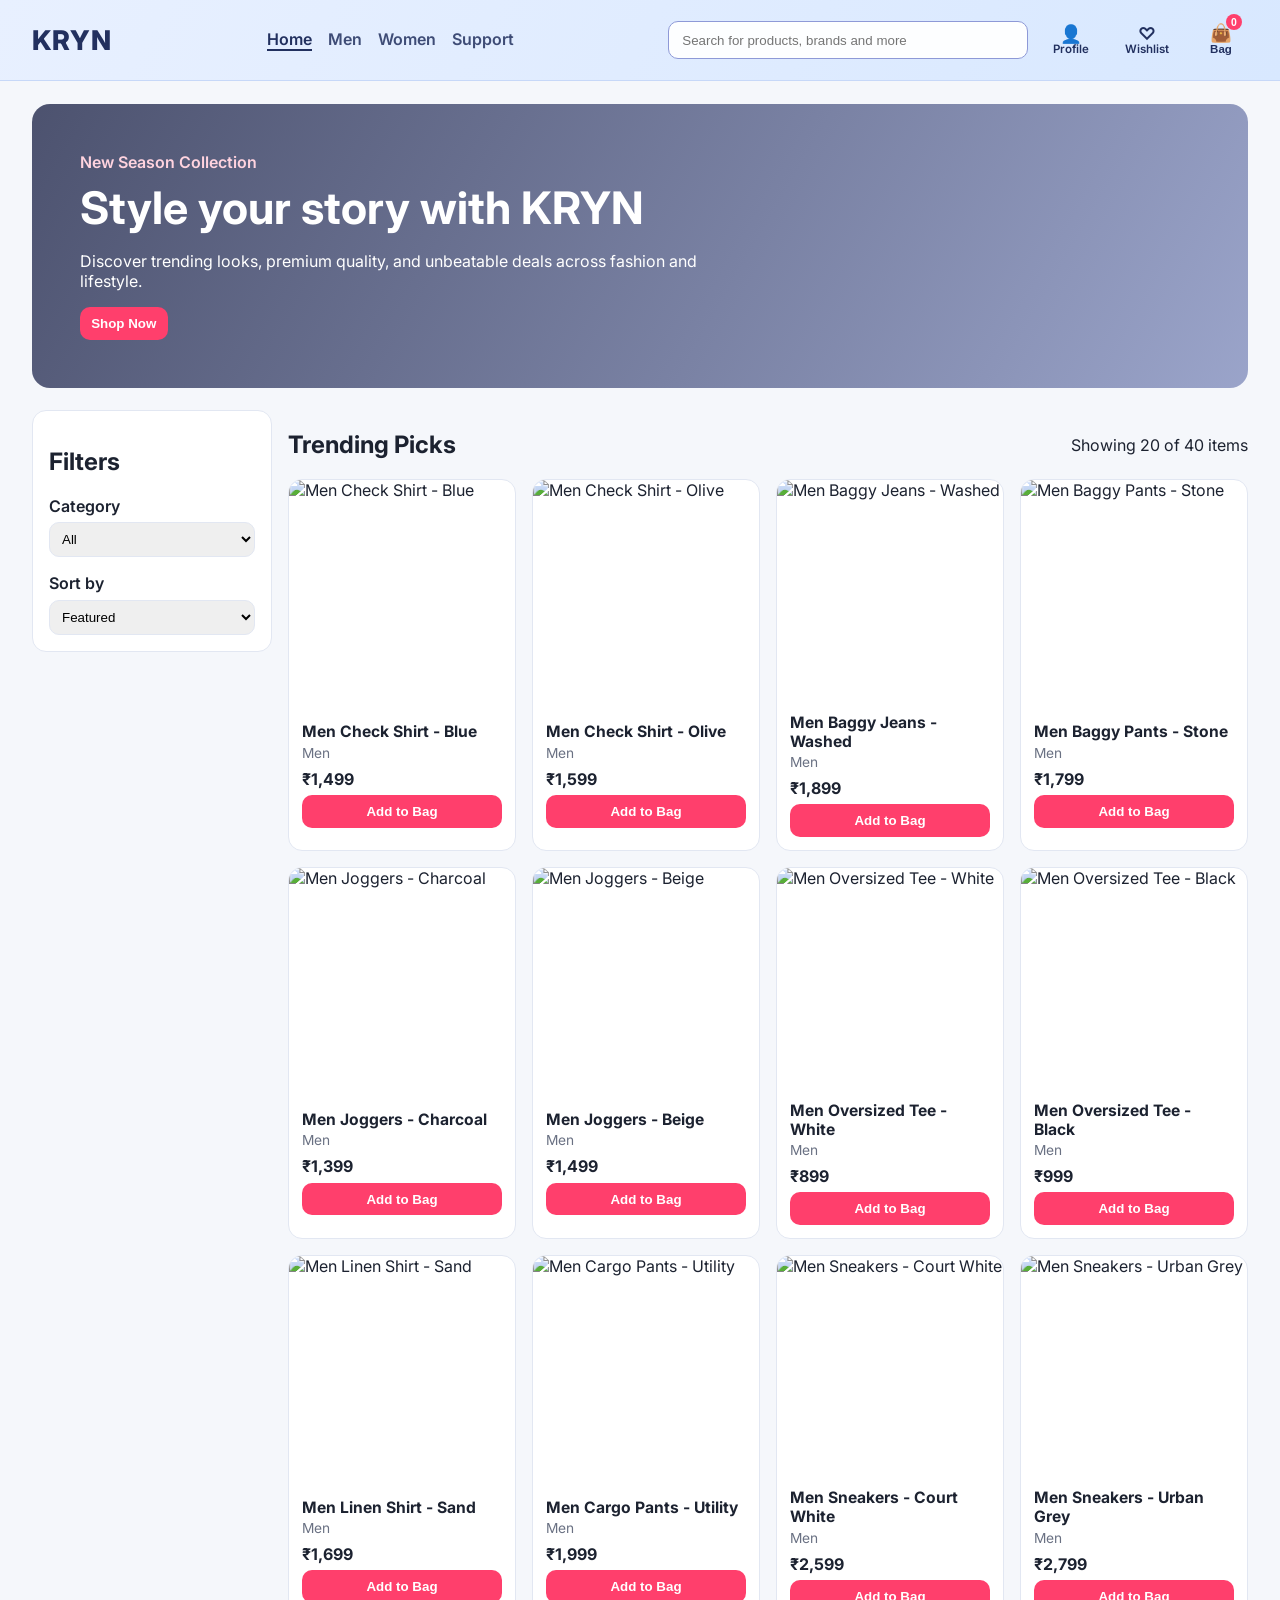
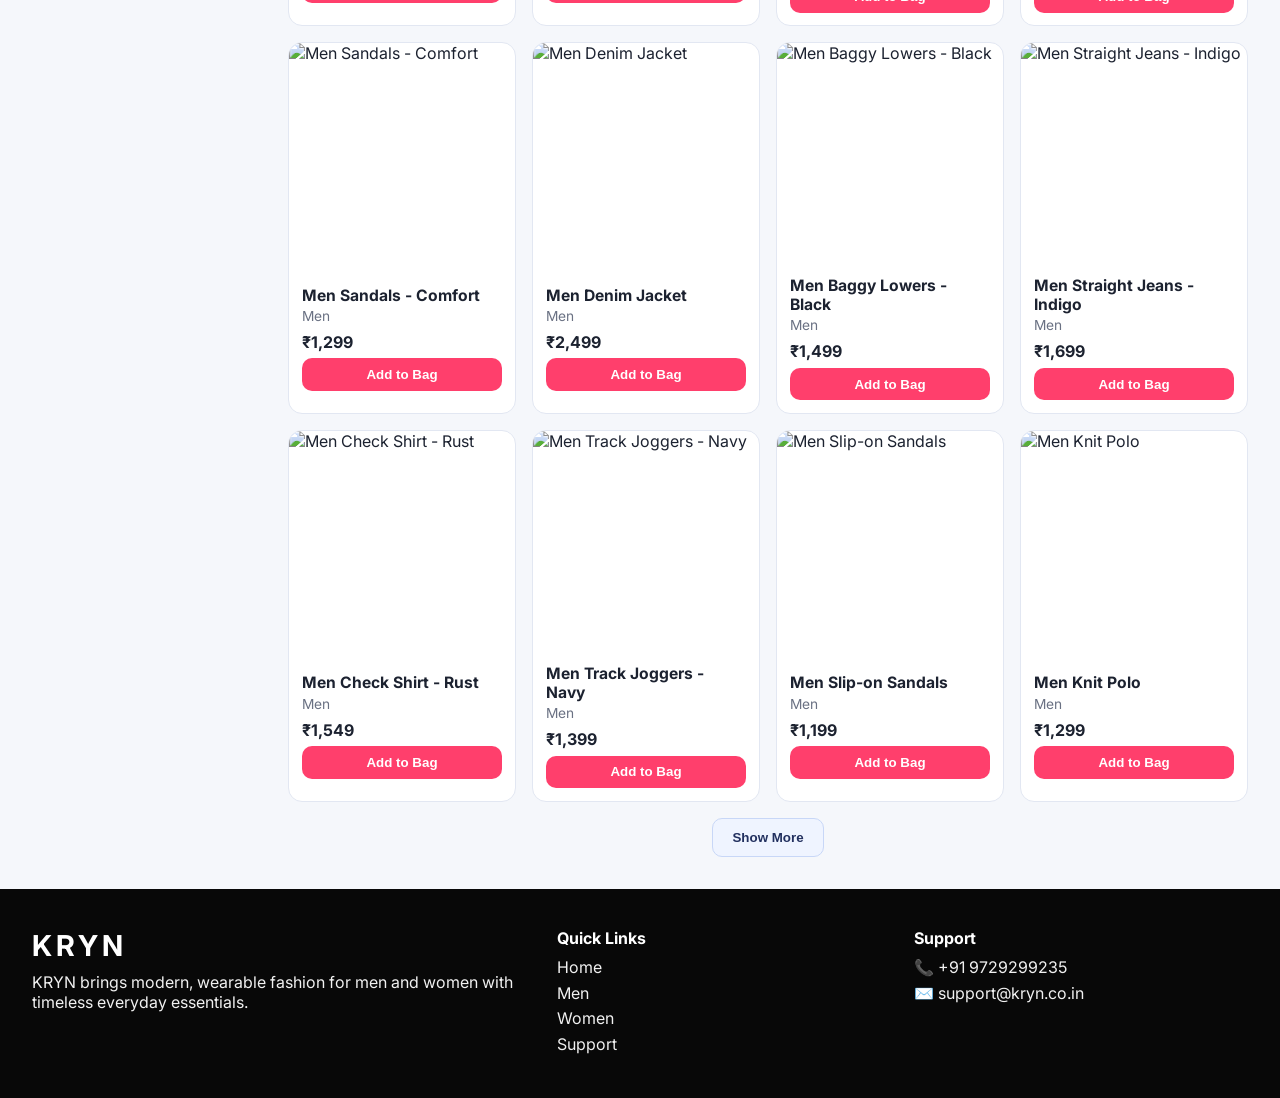
==== index.html @ 61e08e1c "Add 20-item load more pagination and lighter header theme" ====
<!DOCTYPE html>
<html lang="en">
  <head>
    <meta charset="UTF-8" />
    <meta name="viewport" content="width=device-width, initial-scale=1.0" />
    <title>KRYN | Fashion & Lifestyle</title>
    <link rel="preconnect" href="https://fonts.googleapis.com" />
    <link rel="preconnect" href="https://fonts.gstatic.com" crossorigin />
    <link href="https://fonts.googleapis.com/css2?family=Inter:wght@400;500;600;700;800&display=swap" rel="stylesheet" />
    <link rel="stylesheet" href="styles.css" />
  </head>
  <body data-page="home">
    <header class="top-nav">
      <div class="brand">KRYN</div>
      <nav>
        <a href="index.html" class="active">Home</a>
        <a href="men.html">Men</a>
        <a href="women.html">Women</a>
        <a href="#">Support</a>
      </nav>
      <div class="actions icon-actions">
        <input id="search" type="text" placeholder="Search for products, brands and more" />
        <a class="icon-item" href="signin.html" aria-label="Profile">
          <span class="icon-symbol">👤</span>
          <span class="icon-label">Profile</span>
        </a>
        <a class="icon-item" href="#" aria-label="Wishlist">
          <span class="icon-symbol">♡</span>
          <span class="icon-label">Wishlist</span>
        </a>
        <button id="cart-btn" class="icon-item bag-btn" aria-label="Bag">
          <span class="icon-symbol">👜</span>
          <span class="icon-label">Bag</span>
          <span id="cart-count" class="bag-badge">0</span>
        </button>
      </div>
    </header>

    <section class="hero hero-home">
      <div>
        <p class="eyebrow">New Season Collection</p>
        <h1>Style your story with KRYN</h1>
        <p>Discover trending looks, premium quality, and unbeatable deals across fashion and lifestyle.</p>
        <button class="primary">Shop Now</button>
      </div>
    </section>

    <main class="layout">
      <aside class="filters">
        <h2>Filters</h2>
        <label>
          Category
          <select id="category-filter">
            <option value="all">All</option>
            <option value="Men">Men</option>
            <option value="Women">Women</option>
          </select>
        </label>
        <label>
          Sort by
          <select id="sort-filter">
            <option value="featured">Featured</option>
            <option value="low">Price: Low to High</option>
            <option value="high">Price: High to Low</option>
          </select>
        </label>
      </aside>

      <section>
        <div class="section-head">
          <h2>Trending Picks</h2>
          <p id="result-count"></p>
        </div>
        <div id="product-grid" class="product-grid"></div>
        <div class="load-more-wrap">
          <button id="load-more-btn" class="load-more-btn">Show More</button>
        </div>
      </section>
    </main>

    <aside id="cart-panel" class="cart-panel hidden" aria-live="polite">
      <div class="cart-header">
        <h3>Your Cart</h3>
        <button id="close-cart">✕</button>
      </div>
      <ul id="cart-items"></ul>
      <div class="cart-footer">
        <p>Total: ₹<span id="cart-total">0</span></p>
        <button class="primary checkout">Checkout</button>
      </div>
    </aside>

    <footer class="site-footer">
      <div class="footer-grid">
        <section>
          <h3 class="footer-brand">KRYN</h3>
          <p>KRYN brings modern, wearable fashion for men and women with timeless everyday essentials.</p>
        </section>
        <section>
          <h4>Quick Links</h4>
          <a href="index.html">Home</a>
          <a href="men.html">Men</a>
          <a href="women.html">Women</a>
          <a href="#">Support</a>
        </section>
        <section>
          <h4>Support</h4>
          <p>📞 +91 9729299235</p>
          <p>✉️ support@kryn.co.in</p>
        </section>
      </div>
    </footer>

    <script src="script.js"></script>
  </body>
</html>
---- styles.css ----
:root {
  --bg: #f5f7fb;
  --text: #1c2230;
  --brand: #ff3f6c;
  --card: #ffffff;
  --muted: #6a7183;
  --border: #e2e7f2;
}

* { box-sizing: border-box; }

body {
  margin: 0;
  font-family: Inter, sans-serif;
  color: var(--text);
  background: var(--bg);
}

.top-nav {
  position: sticky;
  top: 0;
  z-index: 20;
  display: flex;
  align-items: center;
  justify-content: space-between;
  gap: 1rem;
  padding: 1rem 2rem;
  background: linear-gradient(120deg, #e8f0ff, #d8e8ff);
  border-bottom: 1px solid #c7d8f8;
}

.brand { font-size: 1.7rem; font-weight: 800; color: #22305f; letter-spacing: 1px; }

nav { display: flex; gap: 1rem; }
nav a { text-decoration: none; color: #22305f; font-weight: 600; opacity: .85; }
nav a.active { opacity: 1; border-bottom: 2px solid #22305f; }

.actions { display: flex; gap: .7rem; align-items: center; }
.icon-actions { gap: .85rem; }

#search {
  width: min(38vw, 360px);
  padding: .65rem .8rem;
  border: 1px solid #8e99d7;
  border-radius: 10px;
  background: rgba(255, 255, 255, .95);
}

.icon-item,
.auth-btn,
.primary {
  border: 0;
  border-radius: 10px;
  padding: .55rem .7rem;
  font-weight: 700;
  cursor: pointer;
  text-decoration: none;
  display: inline-flex;
  align-items: center;
  justify-content: center;
}

.icon-item {
  background: transparent;
  color: #22305f;
  border: 0;
  display: inline-flex;
  flex-direction: column;
  align-items: center;
  gap: .1rem;
  min-width: 54px;
  position: relative;
}

.icon-symbol { font-size: 1.1rem; line-height: 1; }
.icon-label { font-size: .72rem; line-height: 1; font-weight: 600; color: #22305f; }

.bag-btn { background: transparent; }

.bag-badge {
  position: absolute;
  top: -2px;
  right: 6px;
  min-width: 16px;
  height: 16px;
  border-radius: 999px;
  background: #ff3f6c;
  color: #fff;
  font-size: .65rem;
  display: grid;
  place-items: center;
  padding: 0 3px;
}

.auth-btn { background: rgba(34,48,95,.06); color: #22305f; border: 1px solid rgba(34,48,95,.2); }
.hero {
  margin: 1.4rem 2rem;
  border-radius: 18px;
  color: #fff;
  padding: 3rem;
  background-size: cover;
  background-position: center;
  position: relative;
  overflow: hidden;
}

.hero::before {
  content: "";
  position: absolute;
  inset: 0;
  background: linear-gradient(120deg, rgba(20,27,64,0.75), rgba(44,63,142,0.45));
}

.hero > div {
  position: relative;
  z-index: 1;
}

.hero-home {
  background-image: url("https://images.unsplash.com/photo-1521572163474-6864f9cf17ab?auto=format&fit=crop&w=1600&q=80");
}

.hero-men {
  background-image: url("https://images.unsplash.com/photo-1512436991641-6745cdb1723f?auto=format&fit=crop&w=1600&q=80");
}

.hero-women {
  background-image: url("https://images.unsplash.com/photo-1529139574466-a303027c1d8b?auto=format&fit=crop&w=1600&q=80");
}

.small-hero { padding: 2rem 3rem; }
.eyebrow { margin: 0; color: #ffd3df; font-weight: 600; }
.hero h1 { margin: .6rem 0; font-size: clamp(1.8rem, 4vw, 2.8rem); }
.hero p { max-width: 630px; }

.primary { background: var(--brand); color: #fff; }

.layout {
  display: grid;
  grid-template-columns: 240px 1fr;
  gap: 1rem;
  padding: 0 2rem 2rem;
}

.single-column { grid-template-columns: 1fr; }
.single-column section { max-width: 1200px; width: 100%; margin: 0 auto; }

.filters {
  background: var(--card);
  border-radius: 14px;
  border: 1px solid var(--border);
  padding: 1rem;
  height: fit-content;
}

.filters label { display: grid; margin-top: 1rem; gap: .4rem; font-weight: 600; }
.filters select { border: 1px solid var(--border); border-radius: 10px; padding: .5rem; }

.section-head { display: flex; align-items: center; justify-content: space-between; }

.product-grid {
  display: grid;
  grid-template-columns: repeat(4, minmax(0, 1fr));
  gap: 1rem;
}

.product {
  background: var(--card);
  border-radius: 14px;
  border: 1px solid var(--border);
  overflow: hidden;
  display: grid;
}

.product img { width: 100%; height: 220px; object-fit: cover; }
.product-info { padding: .8rem; }
.product-info h3 { margin: 0; font-size: .98rem; }
.meta { margin: .2rem 0 .5rem; color: var(--muted); font-size: .86rem; }
.product button { margin-top: .4rem; width: 100%; }


.load-more-wrap {
  display: flex;
  justify-content: center;
  margin-top: 1rem;
}

.load-more-btn {
  border: 1px solid #c8d7f7;
  background: #eff4ff;
  color: #22305f;
  border-radius: 10px;
  padding: 0.7rem 1.2rem;
  font-weight: 700;
  cursor: pointer;
}

.cart-panel {
  position: fixed;
  right: 1rem;
  top: 4.8rem;
  width: min(360px, 92vw);
  background: #fff;
  border: 1px solid var(--border);
  border-radius: 16px;
  box-shadow: 0 10px 30px rgba(0,0,0,.15);
  padding: 1rem;
}

.hidden { display: none; }
.cart-header { display: flex; justify-content: space-between; align-items: center; }
#close-cart { border: 0; background: transparent; font-size: 1.2rem; cursor: pointer; }
#cart-items { list-style: none; padding: 0; max-height: 280px; overflow: auto; }
#cart-items li { display: flex; justify-content: space-between; margin: .55rem 0; color: var(--muted); }
.cart-footer { display: flex; justify-content: space-between; align-items: center; }
.checkout { padding-inline: 1.4rem; }

.site-footer { background: #080808; color: #fff; padding: 2.4rem 2rem; }
.footer-grid { display: grid; grid-template-columns: 1.5fr 1fr 1fr; gap: 1.5rem; }
.footer-brand { margin: 0 0 .6rem; font-size: 1.8rem; letter-spacing: 4px; }
.site-footer h4 { margin: 0 0 .6rem; }
.site-footer p, .site-footer a { margin: .35rem 0; color: #f1f1f1; text-decoration: none; display: block; }

.bag-btn.bump { animation: bump 320ms ease; }
#cart-count.flash { animation: flash 450ms ease; }
.product.added { animation: added 350ms ease; }
.cart-panel.pulse { animation: panelPulse 360ms ease; }

@keyframes bump { 0% { transform: scale(1);} 50% { transform: scale(1.08);} 100% { transform: scale(1);} }
@keyframes flash { 0% { transform: scale(1); background:#ff3f6c; } 50% { transform: scale(1.18); background:#ffd54f; color:#1c2230; } 100% { transform: scale(1); background:#ff3f6c; color:#fff; } }
@keyframes added { 0% { transform: translateY(0);} 40% { transform: translateY(-5px);} 100% { transform: translateY(0);} }
@keyframes panelPulse { 0% { box-shadow: 0 10px 30px rgba(0,0,0,.15);} 50% { box-shadow: 0 0 0 4px rgba(255,63,108,.35), 0 12px 34px rgba(0,0,0,.18);} 100% { box-shadow: 0 10px 30px rgba(0,0,0,.15);} }

.auth-page { min-height: 100vh; display: grid; place-items: center; padding: 2rem; }
.auth-card, .checkout-card { background: #fff; border: 1px solid var(--border); border-radius: 16px; padding: 1.4rem; width: min(520px,95vw); }
.auth-form { display: grid; gap: .8rem; }
.auth-form input, .checkout-form input, .checkout-form select { width: 100%; padding: .7rem; border-radius: 10px; border: 1px solid var(--border); }
.google-btn { width: 100%; background: #fff; border: 1px solid #d2d8e8; border-radius: 10px; padding: .7rem; font-weight: 700; cursor: pointer; }
.auth-note { color: var(--muted); font-size: .9rem; }

.checkout-layout { display: grid; grid-template-columns: 1.2fr .8fr; gap: 1rem; padding: 1.5rem 2rem 2rem; }
.checkout-items { list-style: none; padding: 0; margin: 0; display: grid; gap: .7rem; }
.checkout-items li { border: 1px solid var(--border); border-radius: 12px; padding: .7rem; display: grid; grid-template-columns: 1fr auto auto; gap: .8rem; align-items: center; }
.qty-control { display: inline-flex; align-items: center; border: 1px solid var(--border); border-radius: 8px; overflow: hidden; }
.qty-control button { border: 0; background: #f2f5fd; width: 28px; height: 28px; cursor: pointer; }
.qty-control span { width: 30px; text-align: center; font-weight: 700; }
.summary-row { display: flex; justify-content: space-between; margin: .4rem 0; }

@media (max-width: 1100px) {
  .product-grid { grid-template-columns: repeat(3, minmax(0, 1fr)); }
}

@media (max-width: 900px) {
  .top-nav { flex-wrap: wrap; }
  .layout { grid-template-columns: 1fr; }
  .hero, .layout { margin-inline: 1rem; padding-inline: 1rem; }
  nav { order: 3; width: 100%; overflow: auto; }
  .filters { order: 2; }
  .footer-grid { grid-template-columns: 1fr; }
  .checkout-layout { grid-template-columns: 1fr; }
}

@media (max-width: 700px) {
  .product-grid { grid-template-columns: repeat(2, minmax(0, 1fr)); }
}

@media (max-width: 520px) {
  .product-grid { grid-template-columns: 1fr; }
}
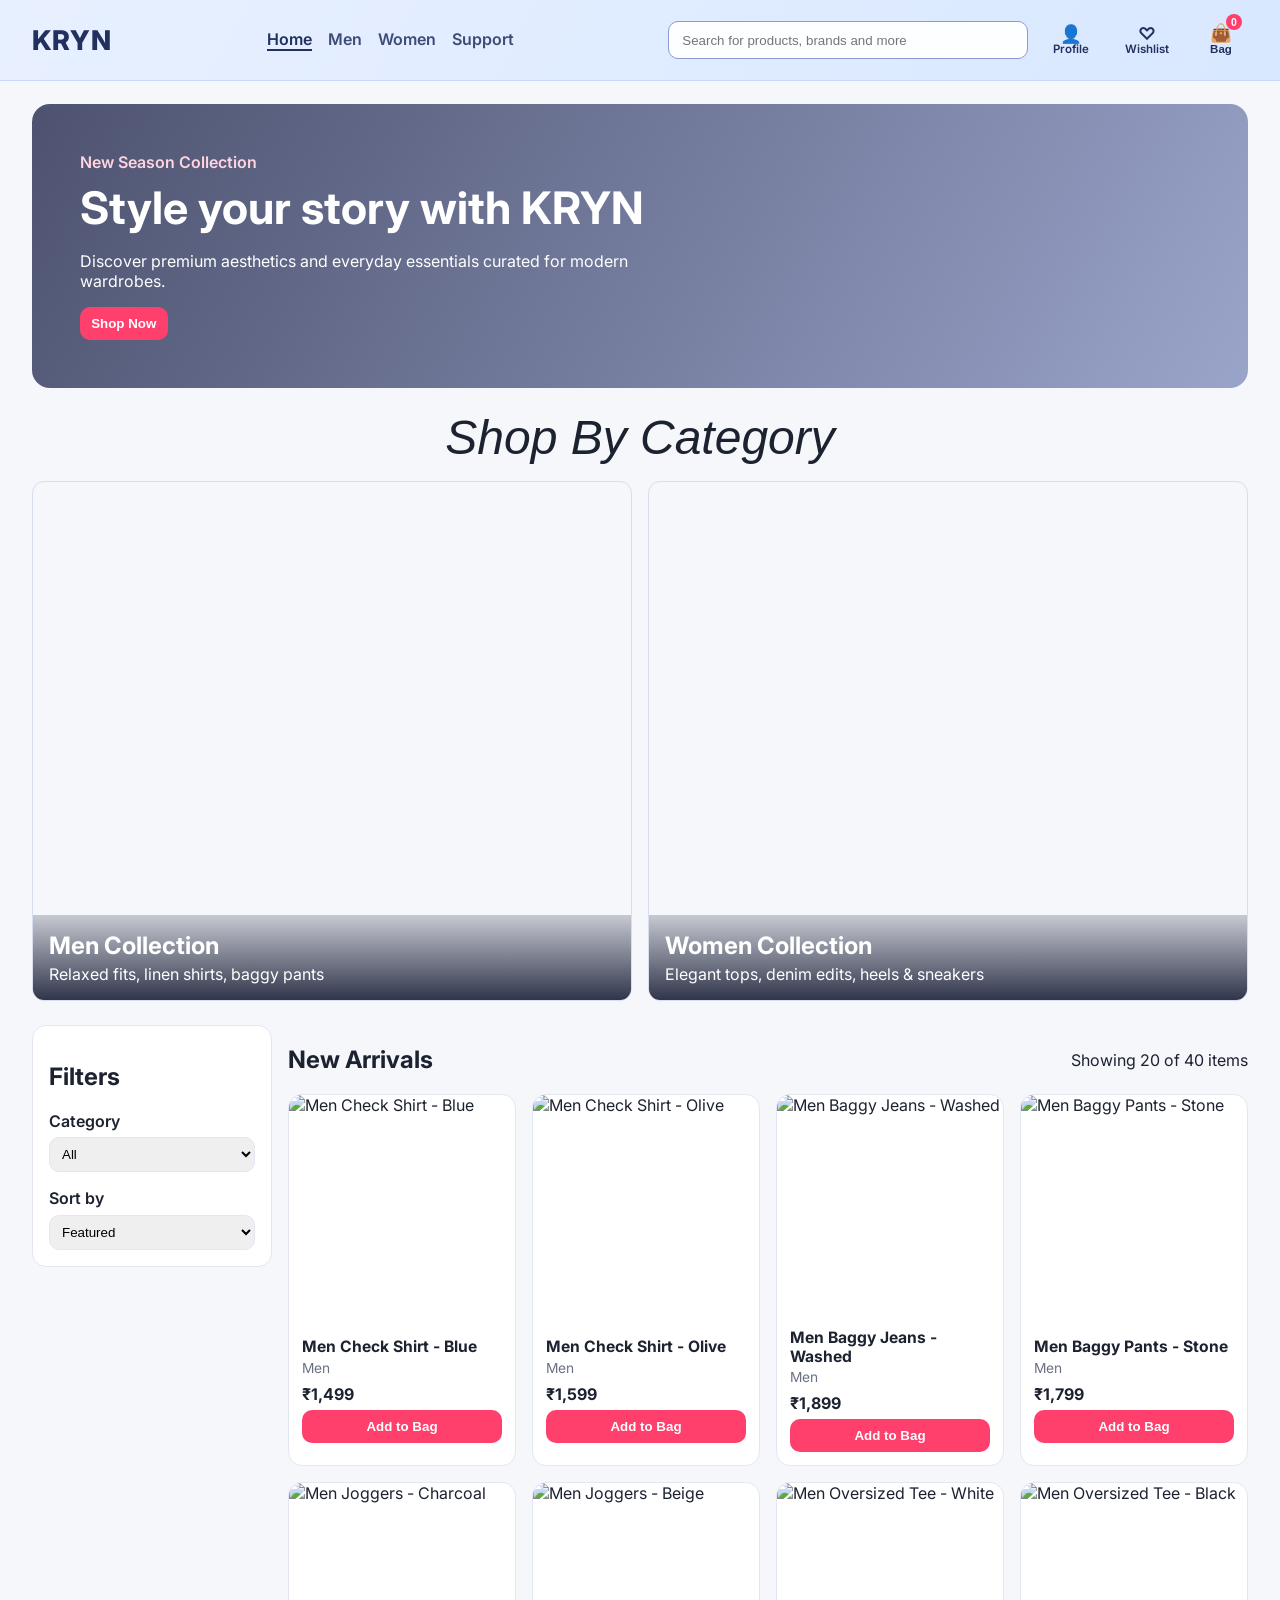
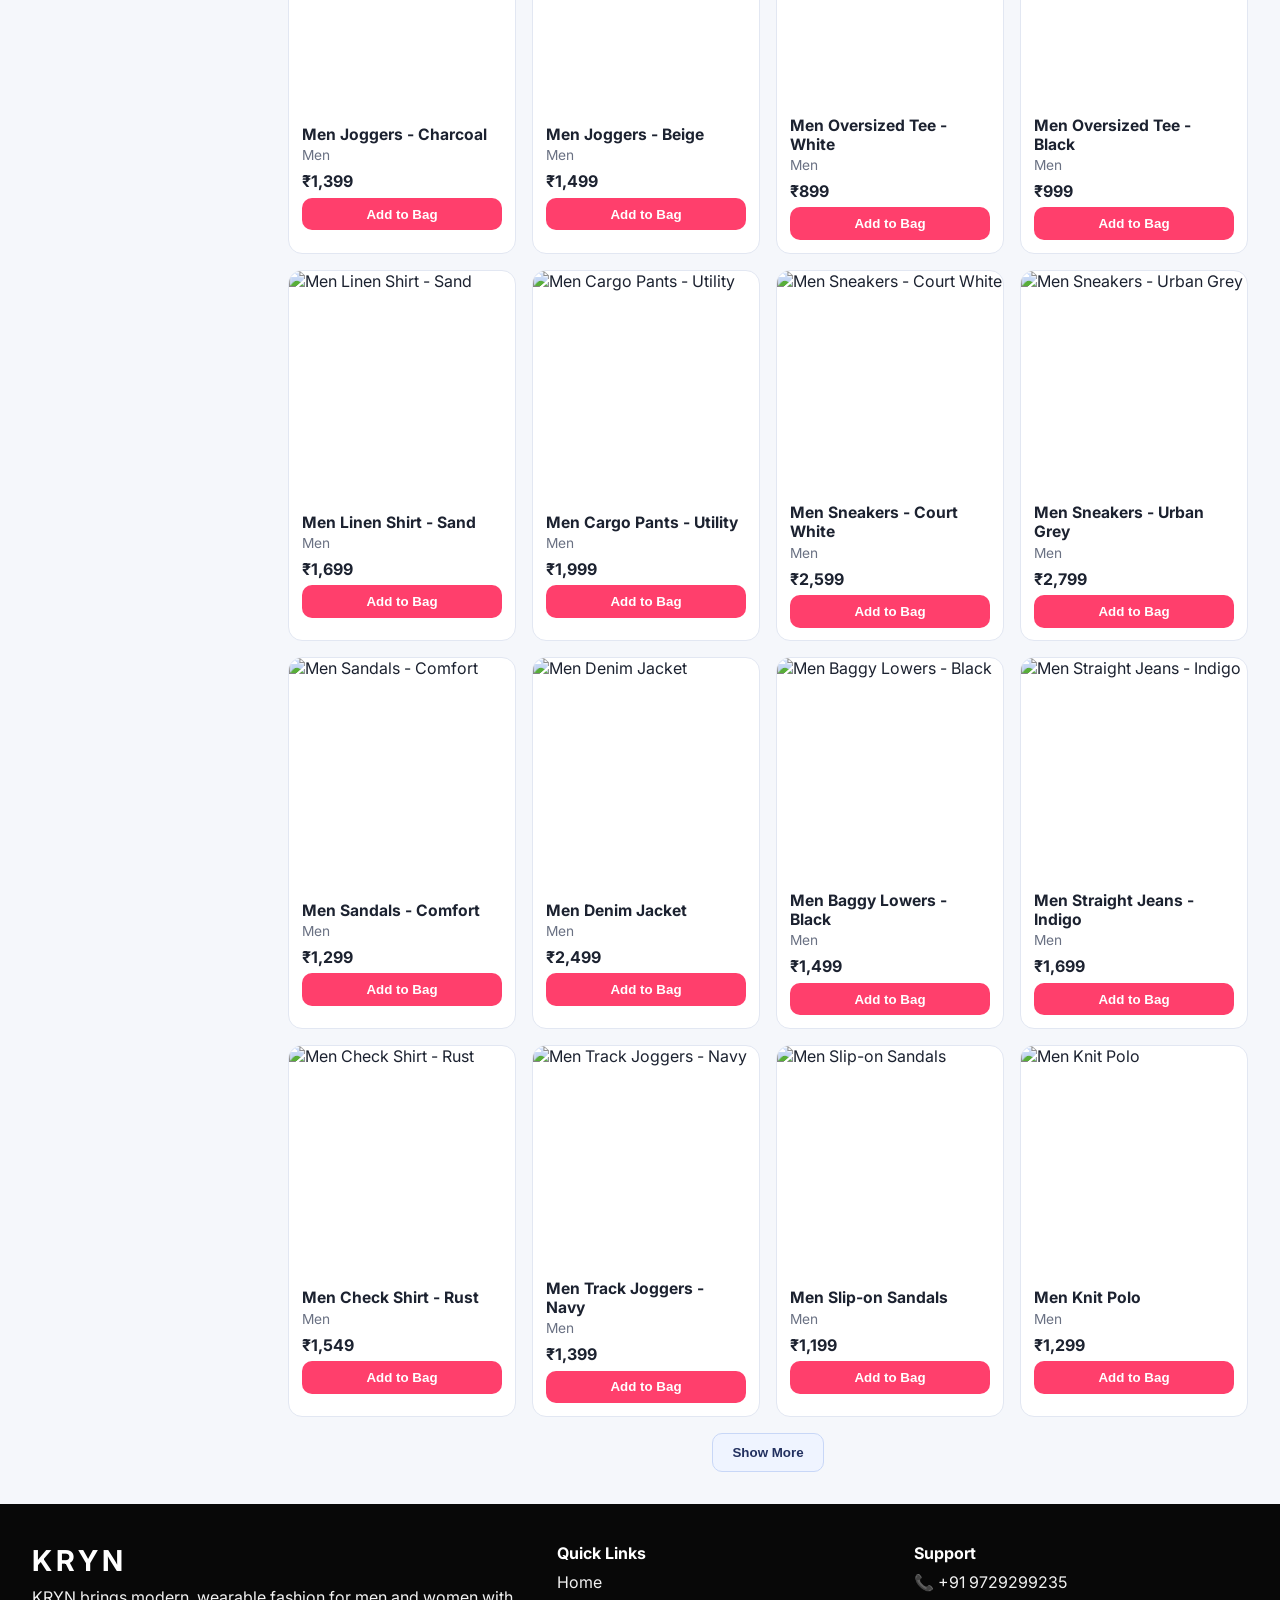
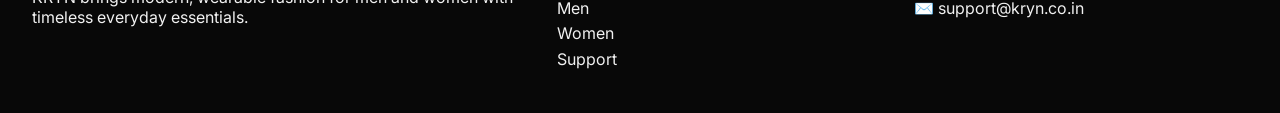
==== commit 8088fe3e: "Add shop-by-category hero tiles on homepage" ====
--- a/index.html
+++ b/index.html
@@ -40,8 +40,26 @@
       <div>
         <p class="eyebrow">New Season Collection</p>
         <h1>Style your story with KRYN</h1>
-        <p>Discover trending looks, premium quality, and unbeatable deals across fashion and lifestyle.</p>
+        <p>Discover premium aesthetics and everyday essentials curated for modern wardrobes.</p>
         <button class="primary">Shop Now</button>
+      </div>
+    </section>
+
+    <section class="category-hero">
+      <h2>Shop By Category</h2>
+      <div class="category-hero-grid">
+        <a href="men.html" class="category-tile men-tile">
+          <div class="tile-overlay">
+            <h3>Men Collection</h3>
+            <p>Relaxed fits, linen shirts, baggy pants</p>
+          </div>
+        </a>
+        <a href="women.html" class="category-tile women-tile">
+          <div class="tile-overlay">
+            <h3>Women Collection</h3>
+            <p>Elegant tops, denim edits, heels & sneakers</p>
+          </div>
+        </a>
       </div>
     </section>
 
@@ -68,7 +86,7 @@
 
       <section>
         <div class="section-head">
-          <h2>Trending Picks</h2>
+          <h2>New Arrivals</h2>
           <p id="result-count"></p>
         </div>
         <div id="product-grid" class="product-grid"></div>
--- a/styles.css
+++ b/styles.css
@@ -48,7 +48,8 @@
 
 .icon-item,
 .auth-btn,
-.primary {
+.primary,
+.load-more-btn {
   border: 0;
   border-radius: 10px;
   padding: .55rem .7rem;
@@ -63,10 +64,7 @@
 .icon-item {
   background: transparent;
   color: #22305f;
-  border: 0;
-  display: inline-flex;
   flex-direction: column;
-  align-items: center;
   gap: .1rem;
   min-width: 54px;
   position: relative;
@@ -74,7 +72,6 @@
 
 .icon-symbol { font-size: 1.1rem; line-height: 1; }
 .icon-label { font-size: .72rem; line-height: 1; font-weight: 600; color: #22305f; }
-
 .bag-btn { background: transparent; }
 
 .bag-badge {
@@ -93,6 +90,7 @@
 }
 
 .auth-btn { background: rgba(34,48,95,.06); color: #22305f; border: 1px solid rgba(34,48,95,.2); }
+
 .hero {
   margin: 1.4rem 2rem;
   border-radius: 18px;
@@ -111,29 +109,52 @@
   background: linear-gradient(120deg, rgba(20,27,64,0.75), rgba(44,63,142,0.45));
 }
 
-.hero > div {
-  position: relative;
-  z-index: 1;
-}
-
-.hero-home {
-  background-image: url("https://images.unsplash.com/photo-1521572163474-6864f9cf17ab?auto=format&fit=crop&w=1600&q=80");
-}
-
-.hero-men {
-  background-image: url("https://images.unsplash.com/photo-1512436991641-6745cdb1723f?auto=format&fit=crop&w=1600&q=80");
-}
-
-.hero-women {
-  background-image: url("https://images.unsplash.com/photo-1529139574466-a303027c1d8b?auto=format&fit=crop&w=1600&q=80");
-}
-
+.hero > div { position: relative; z-index: 1; }
+.hero-home { background-image: url("https://images.unsplash.com/photo-1512436991641-6745cdb1723f?auto=format&fit=crop&w=1600&q=80"); }
+.hero-men { background-image: url("https://images.unsplash.com/photo-1603252109360-909baaf261c7?auto=format&fit=crop&w=1600&q=80"); }
+.hero-women { background-image: url("https://images.unsplash.com/photo-1524504388940-b1c1722653e1?auto=format&fit=crop&w=1600&q=80"); }
 .small-hero { padding: 2rem 3rem; }
+
 .eyebrow { margin: 0; color: #ffd3df; font-weight: 600; }
 .hero h1 { margin: .6rem 0; font-size: clamp(1.8rem, 4vw, 2.8rem); }
 .hero p { max-width: 630px; }
 
 .primary { background: var(--brand); color: #fff; }
+
+.category-hero { margin: 0 2rem 1.5rem; }
+.category-hero h2 {
+  text-align: center;
+  font-size: clamp(1.8rem, 4vw, 3rem);
+  margin: .3rem 0 1rem;
+  font-style: italic;
+  font-weight: 500;
+}
+
+.category-hero-grid { display: grid; grid-template-columns: 1fr 1fr; gap: 1rem; }
+
+.category-tile {
+  min-height: 520px;
+  border-radius: 12px;
+  overflow: hidden;
+  background-size: cover;
+  background-position: center;
+  text-decoration: none;
+  position: relative;
+  border: 1px solid #d7def0;
+}
+
+.men-tile { background-image: url("https://images.unsplash.com/photo-1617137968427-85924c800a22?auto=format&fit=crop&w=1400&q=80"); }
+.women-tile { background-image: url("https://images.unsplash.com/photo-1483985988355-763728e1935b?auto=format&fit=crop&w=1400&q=80"); }
+
+.tile-overlay {
+  position: absolute;
+  inset: auto 0 0;
+  padding: 1rem;
+  background: linear-gradient(to top, rgba(13, 19, 44, 0.85), rgba(13, 19, 44, 0.2));
+  color: #fff;
+}
+.tile-overlay h3 { margin: 0; font-size: 1.5rem; }
+.tile-overlay p { margin: .25rem 0 0; }
 
 .layout {
   display: grid;
@@ -158,11 +179,7 @@
 
 .section-head { display: flex; align-items: center; justify-content: space-between; }
 
-.product-grid {
-  display: grid;
-  grid-template-columns: repeat(4, minmax(0, 1fr));
-  gap: 1rem;
-}
+.product-grid { display: grid; grid-template-columns: repeat(4, minmax(0, 1fr)); gap: 1rem; }
 
 .product {
   background: var(--card);
@@ -178,21 +195,12 @@
 .meta { margin: .2rem 0 .5rem; color: var(--muted); font-size: .86rem; }
 .product button { margin-top: .4rem; width: 100%; }
 
-
-.load-more-wrap {
-  display: flex;
-  justify-content: center;
-  margin-top: 1rem;
-}
-
+.load-more-wrap { display: flex; justify-content: center; margin-top: 1rem; }
 .load-more-btn {
   border: 1px solid #c8d7f7;
   background: #eff4ff;
   color: #22305f;
-  border-radius: 10px;
-  padding: 0.7rem 1.2rem;
-  font-weight: 700;
-  cursor: pointer;
+  padding: .7rem 1.2rem;
 }
 
 .cart-panel {
@@ -254,6 +262,9 @@
   .top-nav { flex-wrap: wrap; }
   .layout { grid-template-columns: 1fr; }
   .hero, .layout { margin-inline: 1rem; padding-inline: 1rem; }
+  .category-hero { margin: 0 1rem 1rem; }
+  .category-hero-grid { grid-template-columns: 1fr; }
+  .category-tile { min-height: 420px; }
   nav { order: 3; width: 100%; overflow: auto; }
   .filters { order: 2; }
   .footer-grid { grid-template-columns: 1fr; }
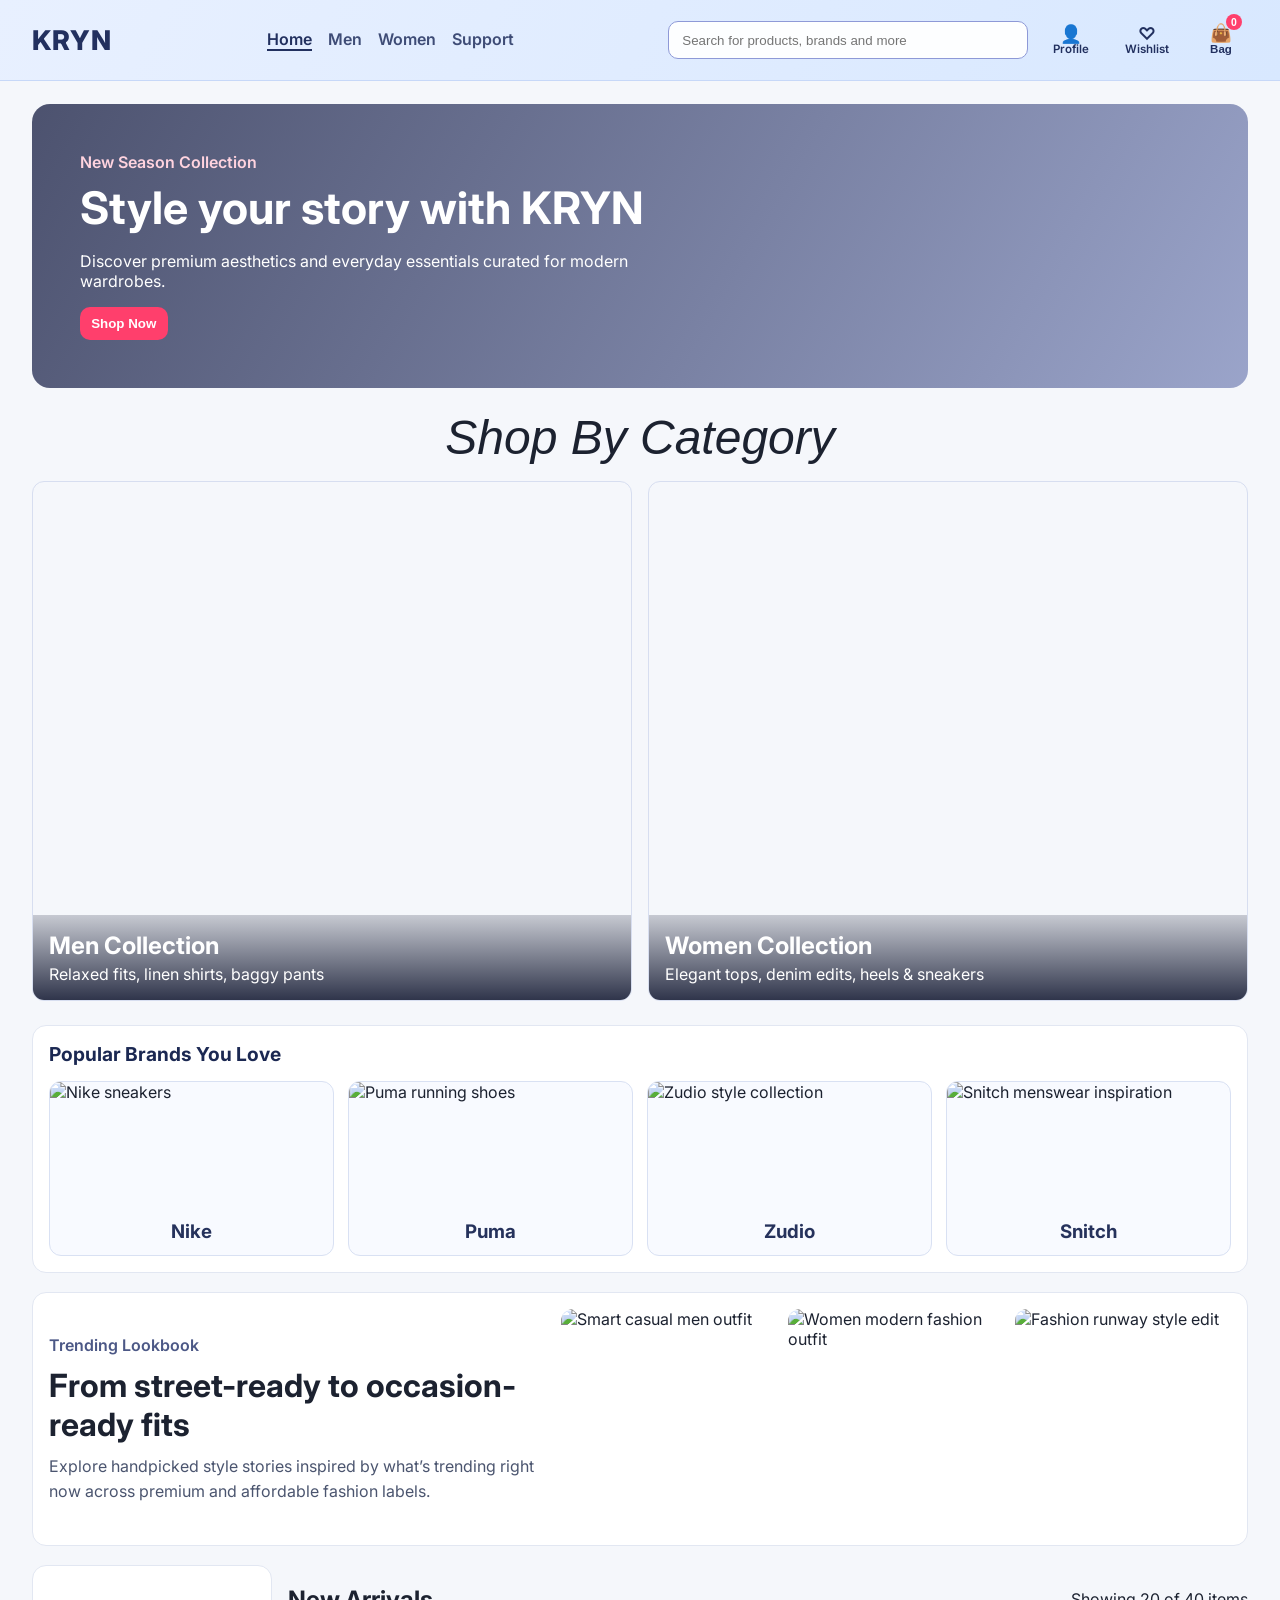
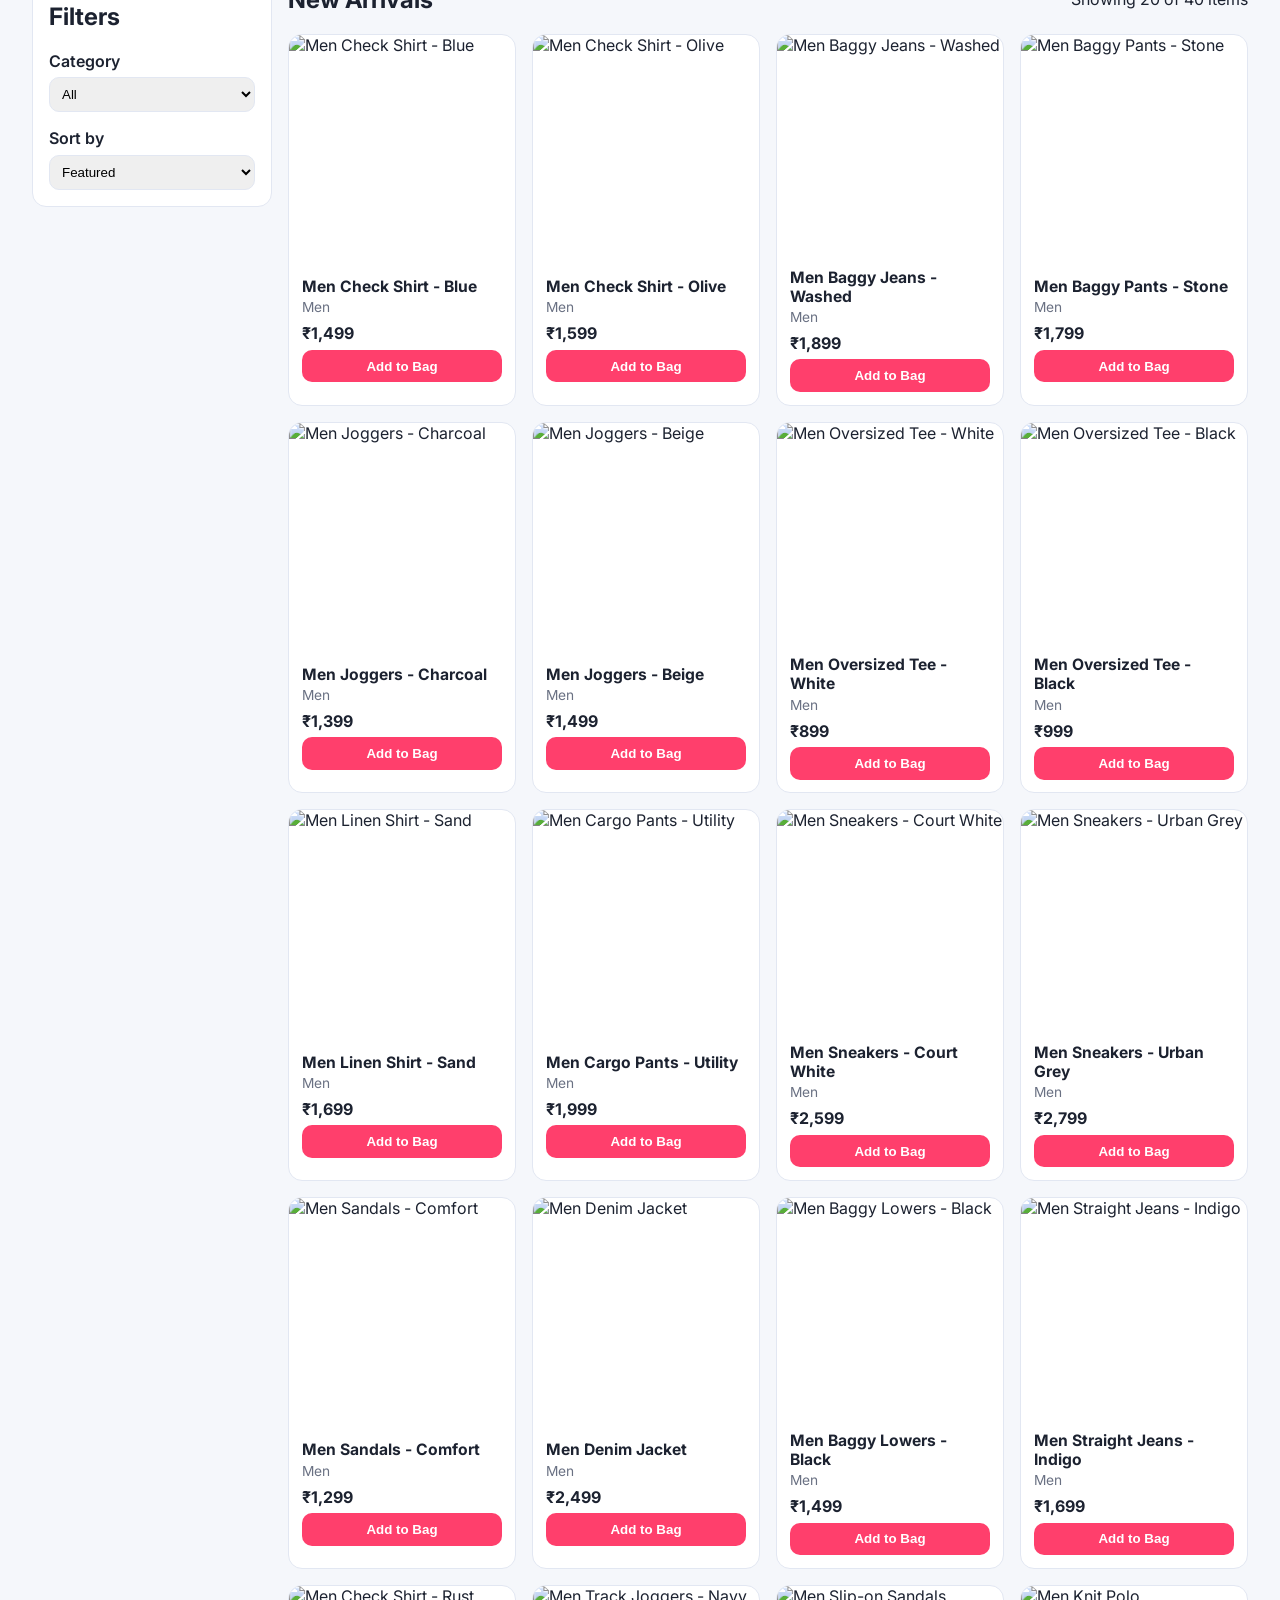
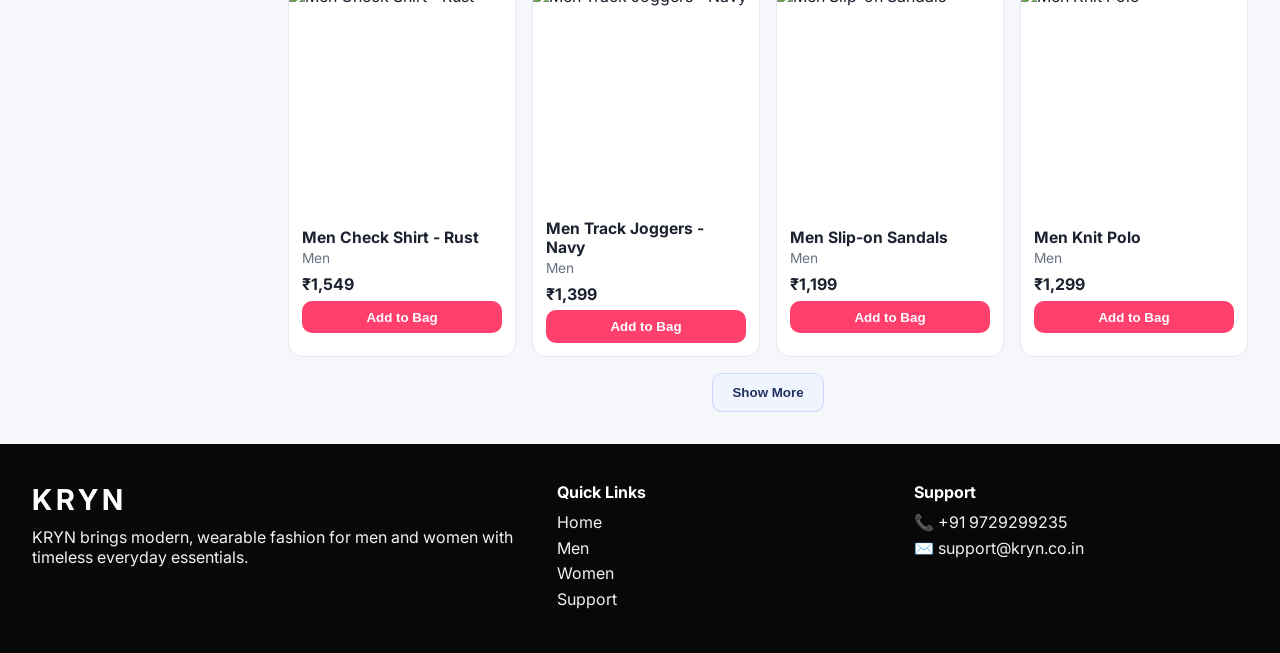
==== commit f1a78551: "Make homepage more realistic with brand and lookbook visuals" ====
--- a/index.html
+++ b/index.html
@@ -60,6 +60,41 @@
             <p>Elegant tops, denim edits, heels & sneakers</p>
           </div>
         </a>
+      </div>
+    </section>
+
+    <section class="brand-strip">
+      <p class="brand-strip-title">Popular Brands You Love</p>
+      <div class="brand-grid">
+        <article class="brand-card">
+          <img src="https://images.unsplash.com/photo-1542291026-7eec264c27ff?auto=format&fit=crop&w=700&q=80" alt="Nike sneakers" />
+          <h3>Nike</h3>
+        </article>
+        <article class="brand-card">
+          <img src="https://images.unsplash.com/photo-1511556820780-d912e42b4980?auto=format&fit=crop&w=700&q=80" alt="Puma running shoes" />
+          <h3>Puma</h3>
+        </article>
+        <article class="brand-card">
+          <img src="https://images.unsplash.com/photo-1483985988355-763728e1935b?auto=format&fit=crop&w=700&q=80" alt="Zudio style collection" />
+          <h3>Zudio</h3>
+        </article>
+        <article class="brand-card">
+          <img src="https://images.unsplash.com/photo-1521572163474-6864f9cf17ab?auto=format&fit=crop&w=700&q=80" alt="Snitch menswear inspiration" />
+          <h3>Snitch</h3>
+        </article>
+      </div>
+    </section>
+
+    <section class="editorial-gallery">
+      <div class="gallery-copy">
+        <p class="eyebrow dark">Trending Lookbook</p>
+        <h2>From street-ready to occasion-ready fits</h2>
+        <p>Explore handpicked style stories inspired by what’s trending right now across premium and affordable fashion labels.</p>
+      </div>
+      <div class="gallery-grid">
+        <img src="https://images.unsplash.com/photo-1512436991641-6745cdb1723f?auto=format&fit=crop&w=900&q=80" alt="Smart casual men outfit" />
+        <img src="https://images.unsplash.com/photo-1529139574466-a303027c1d8b?auto=format&fit=crop&w=900&q=80" alt="Women modern fashion outfit" />
+        <img src="https://images.unsplash.com/photo-1445205170230-053b83016050?auto=format&fit=crop&w=900&q=80" alt="Fashion runway style edit" />
       </div>
     </section>
 
--- a/styles.css
+++ b/styles.css
@@ -156,6 +156,73 @@
 .tile-overlay h3 { margin: 0; font-size: 1.5rem; }
 .tile-overlay p { margin: .25rem 0 0; }
 
+.brand-strip,
+.editorial-gallery {
+  margin: 0 2rem 1.2rem;
+  background: #fff;
+  border: 1px solid var(--border);
+  border-radius: 14px;
+  padding: 1rem;
+}
+
+.brand-strip-title {
+  margin: 0 0 .9rem;
+  font-size: 1.2rem;
+  font-weight: 700;
+  color: #1b2852;
+}
+
+.brand-grid {
+  display: grid;
+  grid-template-columns: repeat(4, minmax(0, 1fr));
+  gap: .9rem;
+}
+
+.brand-card {
+  border: 1px solid #d9e1f3;
+  border-radius: 12px;
+  overflow: hidden;
+  background: #f8faff;
+}
+
+.brand-card img {
+  width: 100%;
+  height: 130px;
+  object-fit: cover;
+  display: block;
+}
+
+.brand-card h3 {
+  margin: .55rem 0 .7rem;
+  text-align: center;
+  color: #26325c;
+}
+
+.editorial-gallery {
+  display: grid;
+  grid-template-columns: .85fr 1.15fr;
+  gap: 1rem;
+  align-items: center;
+}
+
+.eyebrow.dark { color: #4c5886; }
+
+.gallery-copy h2 { margin: .5rem 0 .6rem; font-size: clamp(1.4rem, 2.8vw, 2rem); }
+.gallery-copy p { margin: 0; color: #4b556f; line-height: 1.6; }
+
+.gallery-grid {
+  display: grid;
+  grid-template-columns: repeat(3, minmax(0, 1fr));
+  gap: .7rem;
+}
+
+.gallery-grid img {
+  width: 100%;
+  height: 220px;
+  border-radius: 12px;
+  object-fit: cover;
+}
+
 .layout {
   display: grid;
   grid-template-columns: 240px 1fr;
@@ -187,9 +254,17 @@
   border: 1px solid var(--border);
   overflow: hidden;
   display: grid;
+  cursor: pointer;
+  transition: transform .22s ease, box-shadow .22s ease;
 }
 
 .product img { width: 100%; height: 220px; object-fit: cover; }
+.product img { transition: transform .25s ease; }
+.product:hover {
+  transform: translateY(-6px) scale(1.02);
+  box-shadow: 0 12px 24px rgba(15, 23, 42, .15);
+}
+.product:hover img { transform: scale(1.06); }
 .product-info { padding: .8rem; }
 .product-info h3 { margin: 0; font-size: .98rem; }
 .meta { margin: .2rem 0 .5rem; color: var(--muted); font-size: .86rem; }
@@ -254,6 +329,25 @@
 .qty-control span { width: 30px; text-align: center; font-weight: 700; }
 .summary-row { display: flex; justify-content: space-between; margin: .4rem 0; }
 
+.product-detail-page { max-width: 1100px; margin: 1.5rem auto 2.5rem; padding: 0 1rem; }
+.back-link { color: #22305f; text-decoration: none; font-weight: 600; display: inline-block; margin-bottom: 1rem; }
+.product-detail-card {
+  background: #fff;
+  border: 1px solid var(--border);
+  border-radius: 16px;
+  padding: 1.2rem;
+  display: grid;
+  grid-template-columns: 1fr 1fr;
+  gap: 1.2rem;
+}
+.detail-image-wrap img { width: 100%; border-radius: 12px; object-fit: cover; max-height: 620px; }
+.detail-category { margin: 0; color: var(--muted); font-weight: 600; }
+.detail-price { font-size: 1.5rem; margin: .6rem 0; font-weight: 700; }
+.detail-description { color: #253149; line-height: 1.65; }
+.detail-points { margin: .6rem 0 1rem; padding-left: 1.2rem; color: #334155; }
+.detail-points li { margin: .25rem 0; }
+.empty-detail { text-align: center; padding: 2rem 1rem; }
+
 @media (max-width: 1100px) {
   .product-grid { grid-template-columns: repeat(3, minmax(0, 1fr)); }
 }
@@ -265,10 +359,14 @@
   .category-hero { margin: 0 1rem 1rem; }
   .category-hero-grid { grid-template-columns: 1fr; }
   .category-tile { min-height: 420px; }
+  .brand-strip, .editorial-gallery { margin: 0 1rem 1rem; }
+  .brand-grid { grid-template-columns: repeat(2, minmax(0, 1fr)); }
+  .editorial-gallery { grid-template-columns: 1fr; }
   nav { order: 3; width: 100%; overflow: auto; }
   .filters { order: 2; }
   .footer-grid { grid-template-columns: 1fr; }
   .checkout-layout { grid-template-columns: 1fr; }
+  .product-detail-card { grid-template-columns: 1fr; }
 }
 
 @media (max-width: 700px) {
@@ -277,4 +375,7 @@
 
 @media (max-width: 520px) {
   .product-grid { grid-template-columns: 1fr; }
-}
+  .brand-grid { grid-template-columns: 1fr; }
+  .gallery-grid { grid-template-columns: 1fr; }
+  .gallery-grid img { height: 200px; }
+}
